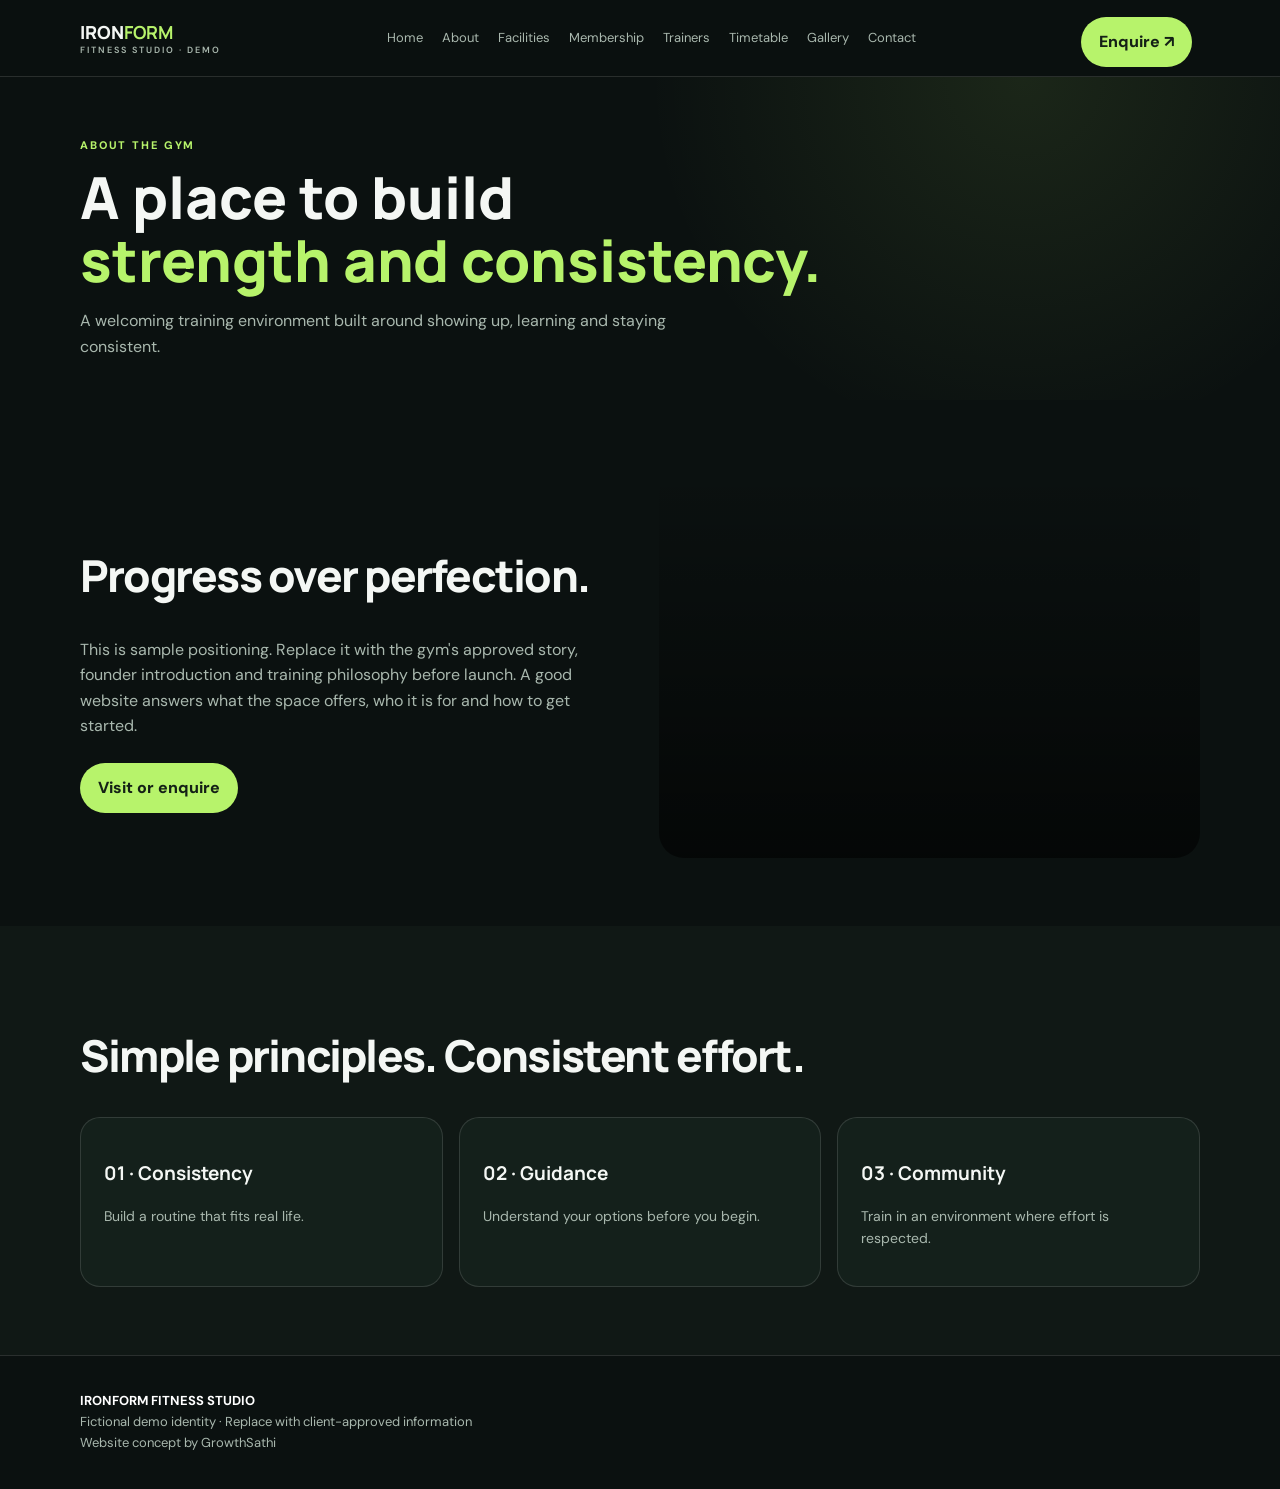
==== about.html @ e06feae5 "GS-package02-initial" ====
<!doctype html><html lang="en"><head><meta charset="utf-8"><meta name="viewport" content="width=device-width,initial-scale=1"><title>About Us | Ironform Demo</title><meta name="description" content="Gym website demonstration by GrowthSathi."><link rel="stylesheet" href="assets/styles.css"></head><body><header class="top"><div class="wrap nav"><a class="brand" href="index.html">IRON<b>FORM</b> <small style="display:block;color:#a9b8ae;font:600 9px DM Sans;letter-spacing:2px">FITNESS STUDIO · DEMO</small></a><nav><a href="index.html">Home</a><a href="about.html">About</a><a href="facilities.html">Facilities</a><a href="membership.html">Membership</a><a href="trainers.html">Trainers</a><a href="timetable.html">Timetable</a><a href="gallery.html">Gallery</a><a href="contact.html">Contact</a></nav><a class="btn" href="contact.html">Enquire ↗</a></div></header><main><section class="page"><div class="wrap"><div class="kicker">ABOUT THE GYM</div><h1>A place to build<br><span>strength and consistency.</span></h1><p class="lead">A welcoming training environment built around showing up, learning and staying consistent.</p></div></section><section class="section"><div class="wrap split"><div><h2>Progress over perfection.</h2><p class="muted">This is sample positioning. Replace it with the gym's approved story, founder introduction and training philosophy before launch. A good website answers what the space offers, who it is for and how to get started.</p><a class="btn" href="contact.html">Visit or enquire</a></div><div class="photo"></div></div></section><section class="section alt"><div class="wrap"><h2>Simple principles. Consistent effort.</h2><div class="grid"><div class="card"><h3>01 · Consistency</h3><p>Build a routine that fits real life.</p></div><div class="card"><h3>02 · Guidance</h3><p>Understand your options before you begin.</p></div><div class="card"><h3>03 · Community</h3><p>Train in an environment where effort is respected.</p></div></div></div></section></main><footer class="footer"><div class="wrap"><strong>IRONFORM FITNESS STUDIO</strong><br>Fictional demo identity · Replace with client-approved information<br>Website concept by GrowthSathi</div></footer><script src="assets/app.js"></script></body></html>
---- assets/styles.css ----
@import url('https://fonts.googleapis.com/css2?family=DM+Sans:wght@400;500;600;700&family=Manrope:wght@500;600;700;800&display=swap');
:root{--bg:#0b1110;--panel:#14201b;--text:#f4f7f4;--muted:#a9b8ae;--line:#ffffff20;--accent:#b7f36b;--ink:#142016}*{box-sizing:border-box}body{margin:0;background:var(--bg);color:var(--text);font:16px/1.6 'DM Sans',sans-serif}a{color:inherit;text-decoration:none}.wrap{width:min(1120px,calc(100% - 36px));margin:auto}.top{position:sticky;top:0;background:#0b1110ee;backdrop-filter:blur(12px);border-bottom:1px solid var(--line);z-index:5}.nav{height:76px;display:flex;align-items:center;justify-content:space-between}.brand{font:800 18px Manrope}.brand b{color:var(--accent)}nav{display:flex;gap:19px;font-size:13px;color:var(--muted)}nav a:hover{color:var(--accent)}.btn{display:inline-block;background:var(--accent);color:var(--ink);font-weight:800;padding:12px 18px;border-radius:30px;margin:8px 8px 0 0}.btn.ghost{background:transparent;border:1px solid var(--line);color:white}.hero{padding:75px 0}.heroGrid,.split{display:grid;grid-template-columns:1fr 1fr;gap:38px;align-items:center}.eyebrow,.kicker{color:var(--accent);font-size:11px;letter-spacing:.17em;font-weight:800;text-transform:uppercase}.hero h1{font:800 clamp(42px,6vw,70px)/1.04 Manrope;letter-spacing:-.05em;margin:16px 0}.hero h1 span,h1 span{color:var(--accent)}.lead,.muted{color:var(--muted);max-width:610px}.photo{height:390px;border-radius:25px;background:linear-gradient(0deg,#0009,transparent),url('https://images.unsplash.com/photo-1534438327276-14e5300c3a48?auto=format&fit=crop&w=1200&q=85') center/cover;display:flex;align-items:end;padding:25px;font:700 24px Manrope}.section{padding:68px 0}.alt{background:#101815}.section h2{font:800 clamp(30px,4vw,44px)/1.12 Manrope;letter-spacing:-.04em}.grid{display:grid;grid-template-columns:repeat(3,1fr);gap:16px}.card{background:var(--panel);border:1px solid var(--line);border-radius:20px;padding:23px}.card h3{font:700 19px Manrope}.card p{color:var(--muted);font-size:14px}.icon{color:var(--accent);font-size:25px}.banner{padding:30px;border-radius:22px;background:var(--accent);color:#142016;display:flex;align-items:center;justify-content:space-between;gap:15px}.banner h2{margin:0}.banner .btn{background:#142016;color:white}.page{padding:60px 0 25px;background:radial-gradient(circle at 80% 0,#b7f36b18,transparent 35%)}.page h1{font:800 clamp(38px,5vw,58px)/1.1 Manrope;margin:10px 0}.footer{border-top:1px solid var(--line);padding:35px 0;color:var(--muted);font-size:13px}.footer strong{color:white}.form{display:grid;gap:12px}.form label{display:grid;gap:6px;color:var(--muted);font-size:13px}.form input,.form select,.form textarea{padding:12px;border:1px solid var(--line);background:#0b1110;color:white;border-radius:10px}.form textarea{min-height:90px}.note{color:var(--muted);font-size:12px}.status{color:var(--accent);font-size:13px;min-height:20px}.gallery{display:grid;grid-template-columns:repeat(3,1fr);gap:14px}.gallery img{width:100%;height:220px;object-fit:cover;border-radius:16px}.trainer{height:180px;background-size:cover;background-position:center;border-radius:14px}.table{width:100%;border-collapse:collapse}.table td,.table th{padding:13px;border-bottom:1px solid var(--line);text-align:left}.table th{color:var(--accent)}@media(max-width:760px){.heroGrid,.split{grid-template-columns:1fr}.grid,.gallery{grid-template-columns:1fr 1fr}nav{gap:9px;flex-wrap:wrap;font-size:11px}.nav{height:auto;min-height:76px;padding:12px 0}.photo{height:300px}}@media(max-width:520px){.grid,.gallery{grid-template-columns:1fr}.hero{padding:50px 0}.hero h1{font-size:43px}.banner{display:block}.section{padding:52px 0}}
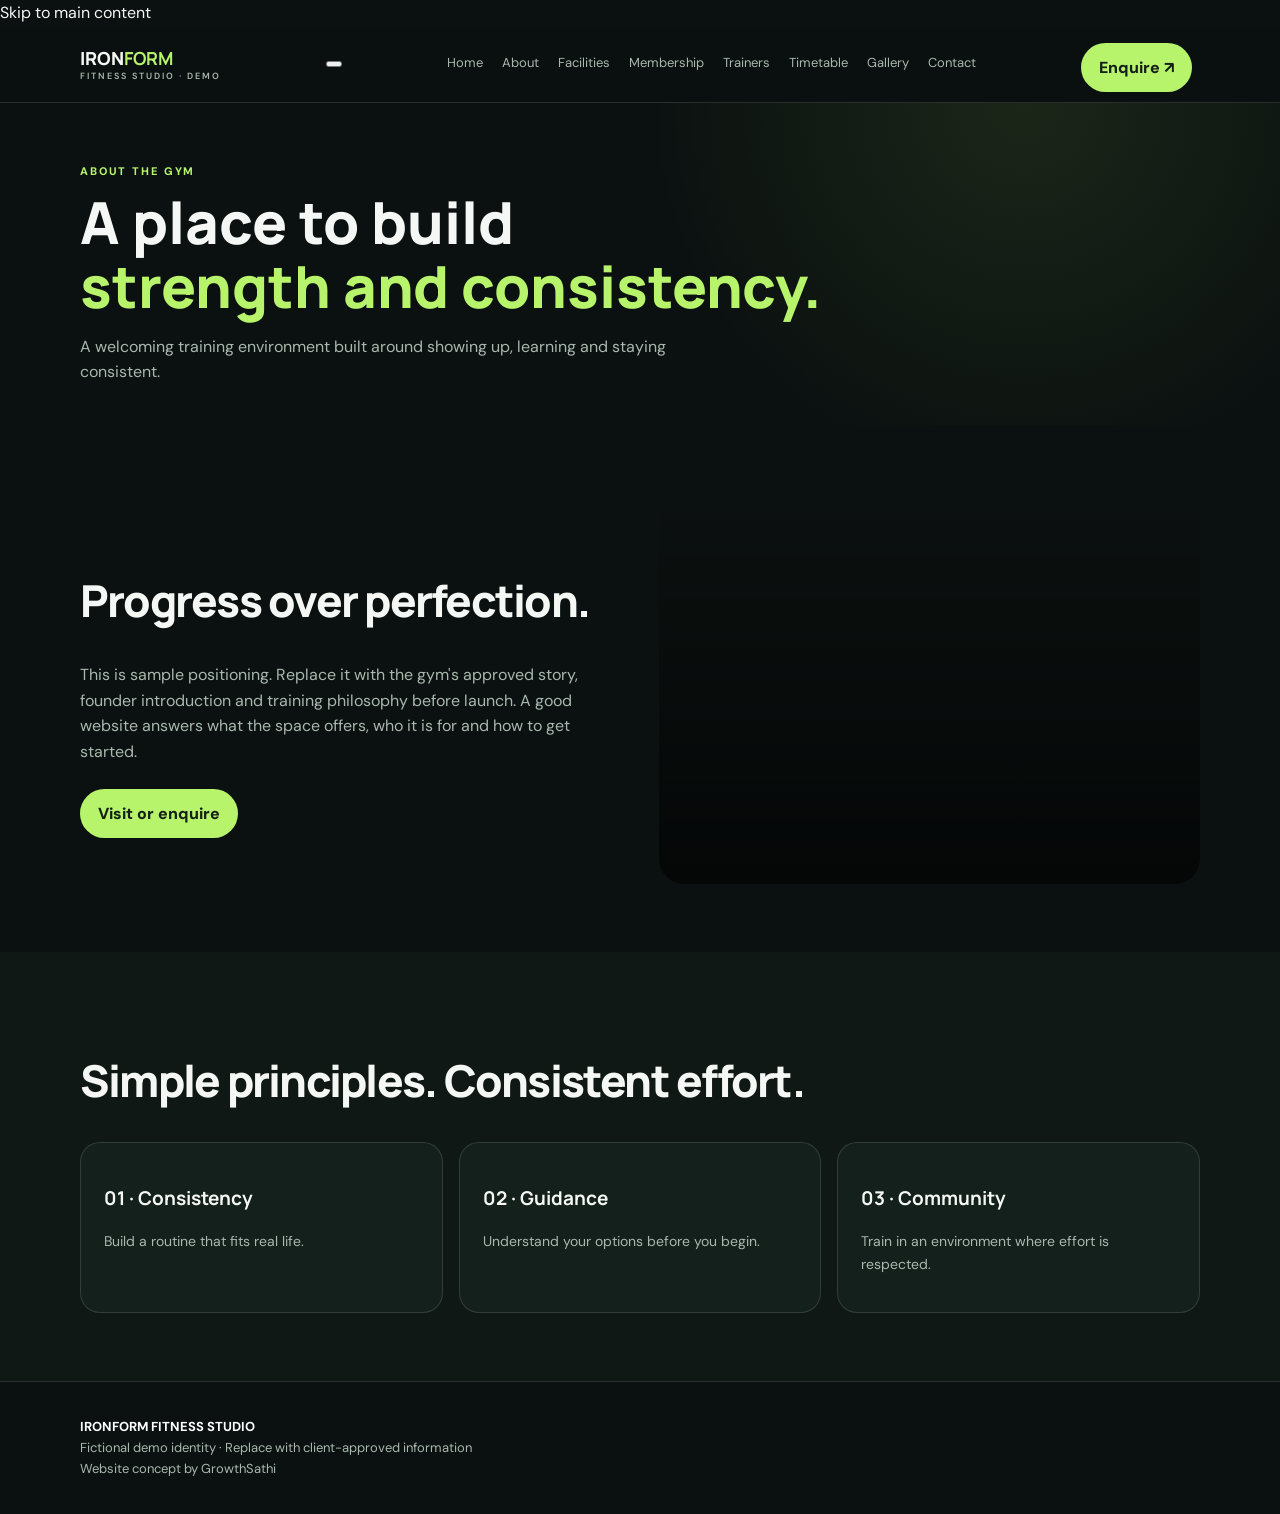
==== commit 9fbf2667: "Fix Package 02 website quality and accessibility issues" ====
--- a/about.html
+++ b/about.html
@@ -1 +1 @@
-<!doctype html><html lang="en"><head><meta charset="utf-8"><meta name="viewport" content="width=device-width,initial-scale=1"><title>About Us | Ironform Demo</title><meta name="description" content="Gym website demonstration by GrowthSathi."><link rel="stylesheet" href="assets/styles.css"></head><body><header class="top"><div class="wrap nav"><a class="brand" href="index.html">IRON<b>FORM</b> <small style="display:block;color:#a9b8ae;font:600 9px DM Sans;letter-spacing:2px">FITNESS STUDIO · DEMO</small></a><nav><a href="index.html">Home</a><a href="about.html">About</a><a href="facilities.html">Facilities</a><a href="membership.html">Membership</a><a href="trainers.html">Trainers</a><a href="timetable.html">Timetable</a><a href="gallery.html">Gallery</a><a href="contact.html">Contact</a></nav><a class="btn" href="contact.html">Enquire ↗</a></div></header><main><section class="page"><div class="wrap"><div class="kicker">ABOUT THE GYM</div><h1>A place to build<br><span>strength and consistency.</span></h1><p class="lead">A welcoming training environment built around showing up, learning and staying consistent.</p></div></section><section class="section"><div class="wrap split"><div><h2>Progress over perfection.</h2><p class="muted">This is sample positioning. Replace it with the gym's approved story, founder introduction and training philosophy before launch. A good website answers what the space offers, who it is for and how to get started.</p><a class="btn" href="contact.html">Visit or enquire</a></div><div class="photo"></div></div></section><section class="section alt"><div class="wrap"><h2>Simple principles. Consistent effort.</h2><div class="grid"><div class="card"><h3>01 · Consistency</h3><p>Build a routine that fits real life.</p></div><div class="card"><h3>02 · Guidance</h3><p>Understand your options before you begin.</p></div><div class="card"><h3>03 · Community</h3><p>Train in an environment where effort is respected.</p></div></div></div></section></main><footer class="footer"><div class="wrap"><strong>IRONFORM FITNESS STUDIO</strong><br>Fictional demo identity · Replace with client-approved information<br>Website concept by GrowthSathi</div></footer><script src="assets/app.js"></script></body></html>+<!doctype html><html lang="en"><head><meta charset="utf-8"><meta name="viewport" content="width=device-width,initial-scale=1"><title>About Us | Ironform Demo</title><meta name="description" content="Learn about the training philosophy and community at Ironform Fitness Studio. This GrowthSathi demo uses sample content for customization."><meta property="og:type" content="website"><meta property="og:title" content="About | Ironform Fitness Studio Demo"><meta property="og:description" content="Learn about the training philosophy and community at Ironform Fitness Studio. This GrowthSathi demo uses sample content for customization."><link rel="stylesheet" href="assets/styles.css"></head><body><a class="skip-link" href="#main-content">Skip to main content</a><header class="top"><div class="wrap nav"><a class="brand" href="index.html">IRON<b>FORM</b> <small style="display:block;color:#a9b8ae;font:600 9px DM Sans;letter-spacing:2px">FITNESS STUDIO · DEMO</small></a><button class="menu-toggle" type="button" aria-expanded="false" aria-controls="primary-navigation" aria-label="Open navigation"><span></span><span></span><span></span></button><nav id="primary-navigation" aria-label="Primary navigation"><a href="index.html">Home</a><a href="about.html" aria-current="page">About</a><a href="facilities.html">Facilities</a><a href="membership.html">Membership</a><a href="trainers.html">Trainers</a><a href="timetable.html">Timetable</a><a href="gallery.html">Gallery</a><a href="contact.html">Contact</a></nav><a class="btn" href="contact.html">Enquire ↗</a></div></header><main id="main-content"><section class="page"><div class="wrap"><div class="kicker">ABOUT THE GYM</div><h1>A place to build<br><span>strength and consistency.</span></h1><p class="lead">A welcoming training environment built around showing up, learning and staying consistent.</p></div></section><section class="section"><div class="wrap split"><div><h2>Progress over perfection.</h2><p class="muted">This is sample positioning. Replace it with the gym's approved story, founder introduction and training philosophy before launch. A good website answers what the space offers, who it is for and how to get started.</p><a class="btn" href="contact.html">Visit or enquire</a></div><div class="photo"></div></div></section><section class="section alt"><div class="wrap"><h2>Simple principles. Consistent effort.</h2><div class="grid"><div class="card"><h3>01 · Consistency</h3><p>Build a routine that fits real life.</p></div><div class="card"><h3>02 · Guidance</h3><p>Understand your options before you begin.</p></div><div class="card"><h3>03 · Community</h3><p>Train in an environment where effort is respected.</p></div></div></div></section></main><footer class="footer"><div class="wrap"><strong>IRONFORM FITNESS STUDIO</strong><br>Fictional demo identity · Replace with client-approved information<br>Website concept by GrowthSathi</div></footer><script src="assets/app.js"></script></body></html>
